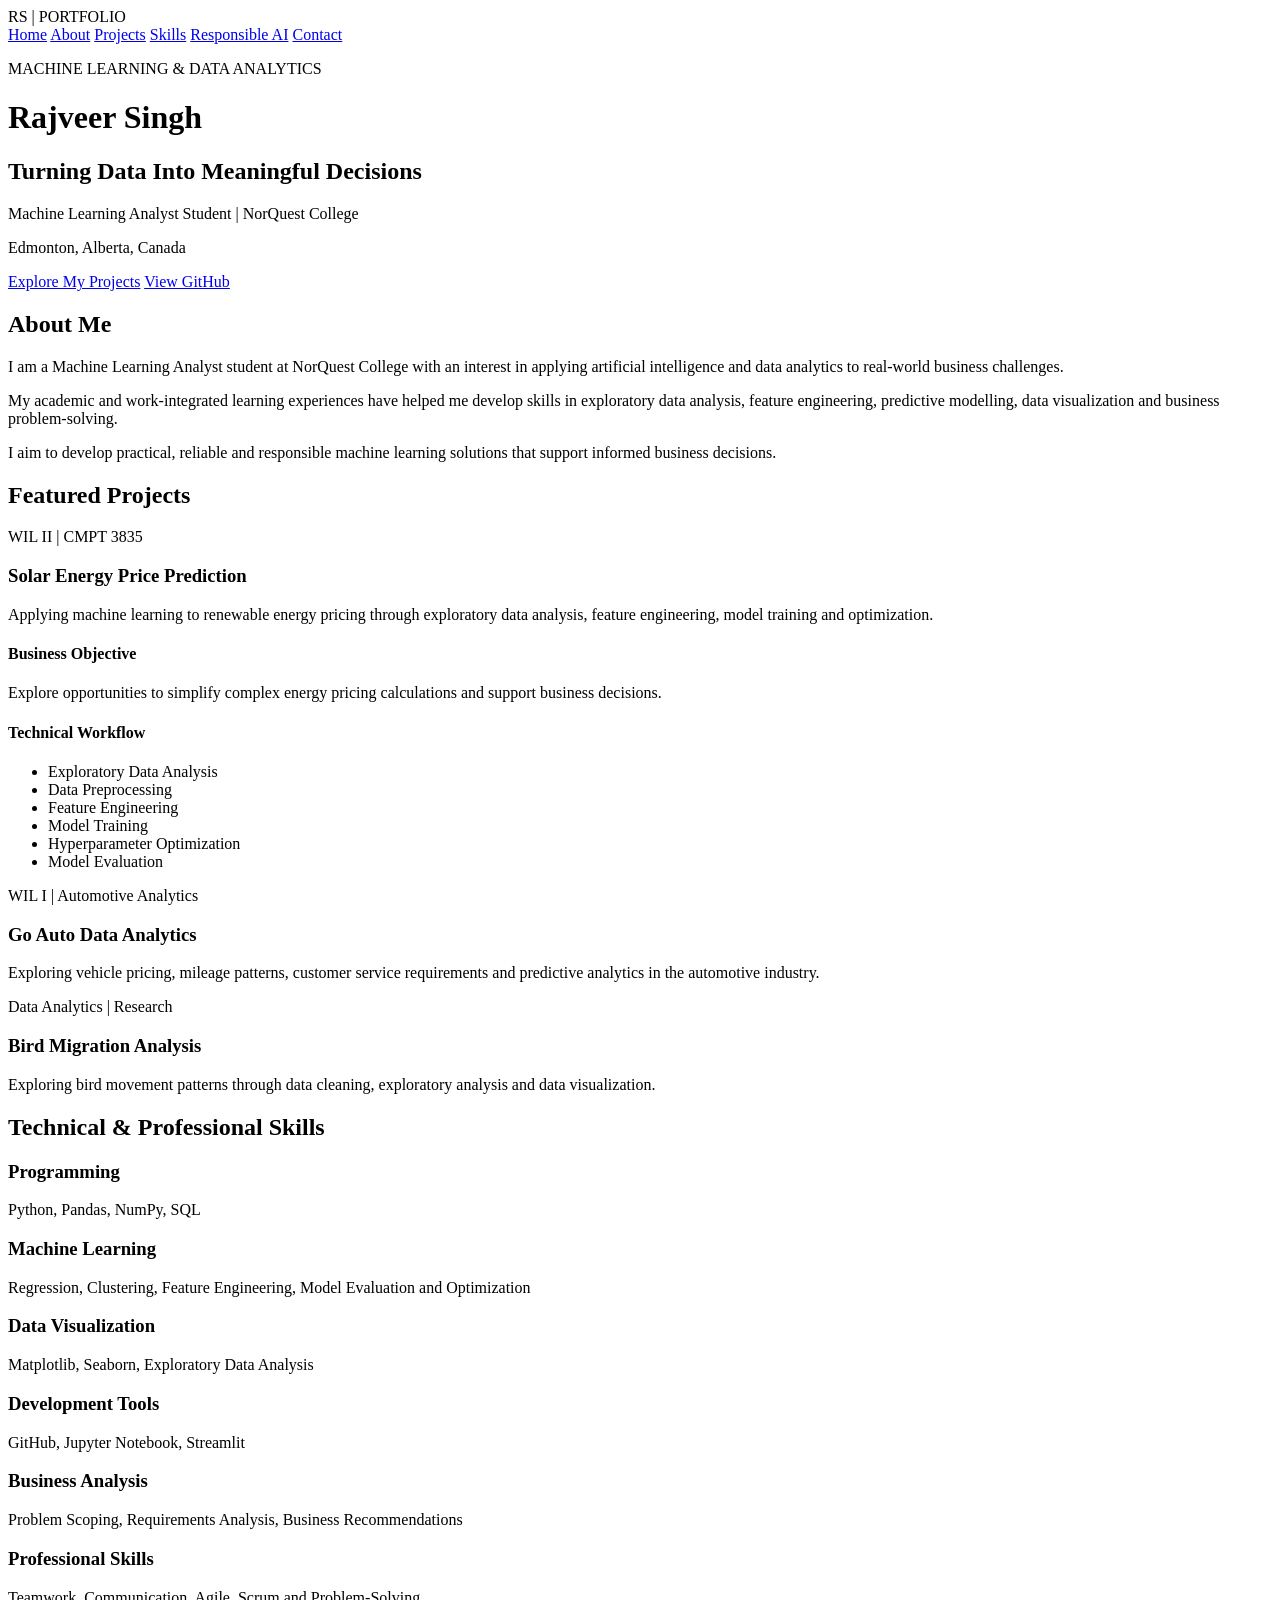
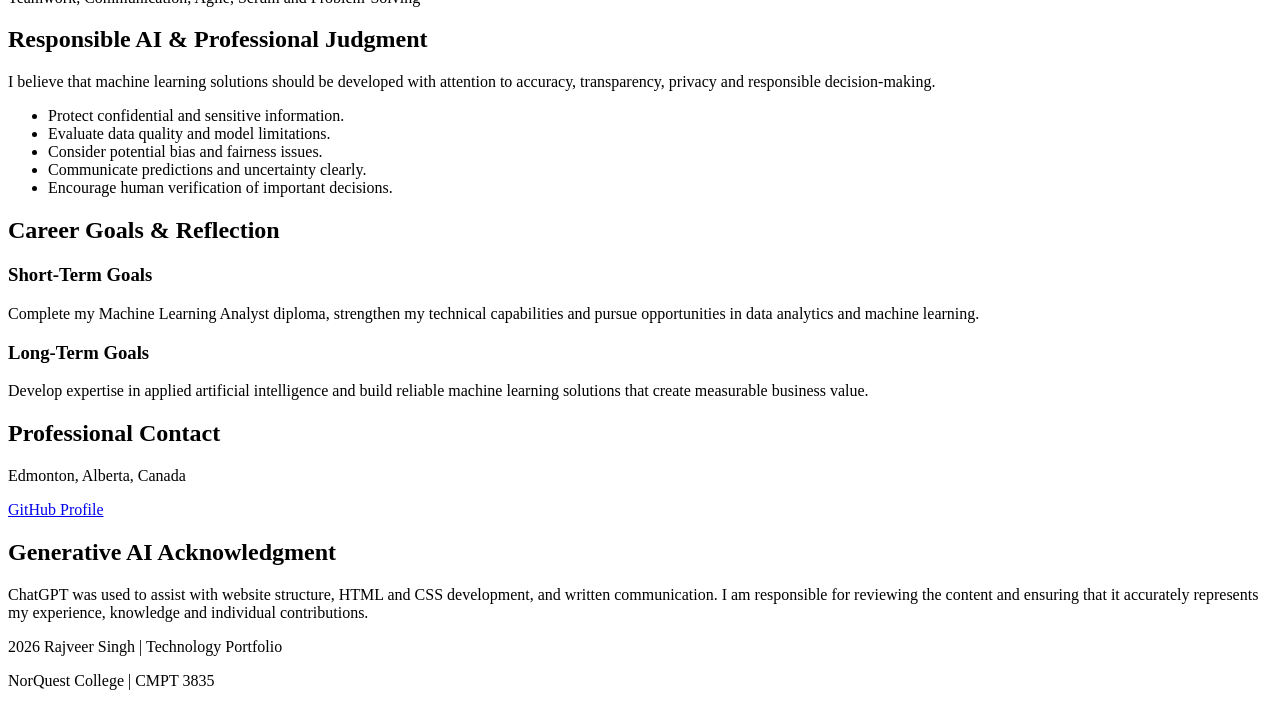
==== index.html @ 0fa3a606 "Create index.html" ====
<!DOCTYPE html>
<html lang="en">
<head>
    <meta charset="UTF-8">
    <meta name="viewport" content="width=device-width, initial-scale=1.0">
    <title>Rajveer Singh | Technology Portfolio</title>
    <link rel="stylesheet" href="style.css">
</head>

<body>

<nav>
    <div class="logo">RS | PORTFOLIO</div>
    <div class="nav-links">
        <a href="#home">Home</a>
        <a href="#about">About</a>
        <a href="#projects">Projects</a>
        <a href="#skills">Skills</a>
        <a href="#ethics">Responsible AI</a>
        <a href="#contact">Contact</a>
    </div>
</nav>

<header id="home">
    <p class="tag">MACHINE LEARNING & DATA ANALYTICS</p>
    <h1>Rajveer Singh</h1>
    <h2>Turning Data Into Meaningful Decisions</h2>
    <p>Machine Learning Analyst Student | NorQuest College</p>
    <p>Edmonton, Alberta, Canada</p>

    <a class="button" href="#projects">Explore My Projects</a>
    <a class="button secondary"
       href="https://github.com/Rajveer49218">
       View GitHub
    </a>
</header>

<main>

<section id="about">
    <h2>About Me</h2>
    <p>I am a Machine Learning Analyst student at NorQuest
    College with an interest in applying artificial intelligence
    and data analytics to real-world business challenges.</p>

    <p>My academic and work-integrated learning experiences
    have helped me develop skills in exploratory data analysis,
    feature engineering, predictive modelling, data visualization
    and business problem-solving.</p>

    <p>I aim to develop practical, reliable and responsible
    machine learning solutions that support informed
    business decisions.</p>
</section>

<section id="projects">
    <h2>Featured Projects</h2>

    <div class="project-grid">

        <article class="project-card">
            <span class="tag">WIL II | CMPT 3835</span>
            <h3>Solar Energy Price Prediction</h3>
            <p>Applying machine learning to renewable energy
            pricing through exploratory data analysis, feature
            engineering, model training and optimization.</p>

            <h4>Business Objective</h4>
            <p>Explore opportunities to simplify complex energy
            pricing calculations and support business decisions.</p>

            <h4>Technical Workflow</h4>
            <ul>
                <li>Exploratory Data Analysis</li>
                <li>Data Preprocessing</li>
                <li>Feature Engineering</li>
                <li>Model Training</li>
                <li>Hyperparameter Optimization</li>
                <li>Model Evaluation</li>
            </ul>
        </article>

        <article class="project-card">
            <span class="tag">WIL I | Automotive Analytics</span>
            <h3>Go Auto Data Analytics</h3>
            <p>Exploring vehicle pricing, mileage patterns,
            customer service requirements and predictive
            analytics in the automotive industry.</p>
        </article>

        <article class="project-card">
            <span class="tag">Data Analytics | Research</span>
            <h3>Bird Migration Analysis</h3>
            <p>Exploring bird movement patterns through
            data cleaning, exploratory analysis and
            data visualization.</p>
        </article>

    </div>
</section>

<section id="skills">
    <h2>Technical & Professional Skills</h2>

    <div class="project-grid">
        <article class="project-card">
            <h3>Programming</h3>
            <p>Python, Pandas, NumPy, SQL</p>
        </article>

        <article class="project-card">
            <h3>Machine Learning</h3>
            <p>Regression, Clustering, Feature Engineering,
            Model Evaluation and Optimization</p>
        </article>

        <article class="project-card">
            <h3>Data Visualization</h3>
            <p>Matplotlib, Seaborn, Exploratory Data Analysis</p>
        </article>

        <article class="project-card">
            <h3>Development Tools</h3>
            <p>GitHub, Jupyter Notebook, Streamlit</p>
        </article>

        <article class="project-card">
            <h3>Business Analysis</h3>
            <p>Problem Scoping, Requirements Analysis,
            Business Recommendations</p>
        </article>

        <article class="project-card">
            <h3>Professional Skills</h3>
            <p>Teamwork, Communication, Agile,
            Scrum and Problem-Solving</p>
        </article>
    </div>
</section>

<section id="ethics">
    <h2>Responsible AI & Professional Judgment</h2>
    <p>I believe that machine learning solutions should
    be developed with attention to accuracy, transparency,
    privacy and responsible decision-making.</p>

    <ul>
        <li>Protect confidential and sensitive information.</li>
        <li>Evaluate data quality and model limitations.</li>
        <li>Consider potential bias and fairness issues.</li>
        <li>Communicate predictions and uncertainty clearly.</li>
        <li>Encourage human verification of important decisions.</li>
    </ul>
</section>

<section id="career">
    <h2>Career Goals & Reflection</h2>

    <h3>Short-Term Goals</h3>
    <p>Complete my Machine Learning Analyst diploma,
    strengthen my technical capabilities and pursue
    opportunities in data analytics and machine learning.</p>

    <h3>Long-Term Goals</h3>
    <p>Develop expertise in applied artificial intelligence
    and build reliable machine learning solutions that
    create measurable business value.</p>
</section>

<section id="contact">
    <h2>Professional Contact</h2>
    <p>Edmonton, Alberta, Canada</p>

    <a class="button"
       href="https://github.com/Rajveer49218">
       GitHub Profile
    </a>
</section>

<section id="acknowledgment">
    <h2>Generative AI Acknowledgment</h2>
    <p>ChatGPT was used to assist with website structure,
    HTML and CSS development, and written communication.
    I am responsible for reviewing the content and ensuring
    that it accurately represents my experience,
    knowledge and individual contributions.</p>
</section>

</main>

<footer>
    <p>2026 Rajveer Singh | Technology Portfolio</p>
    <p>NorQuest College | CMPT 3835</p>
</footer>

</body>
</html>
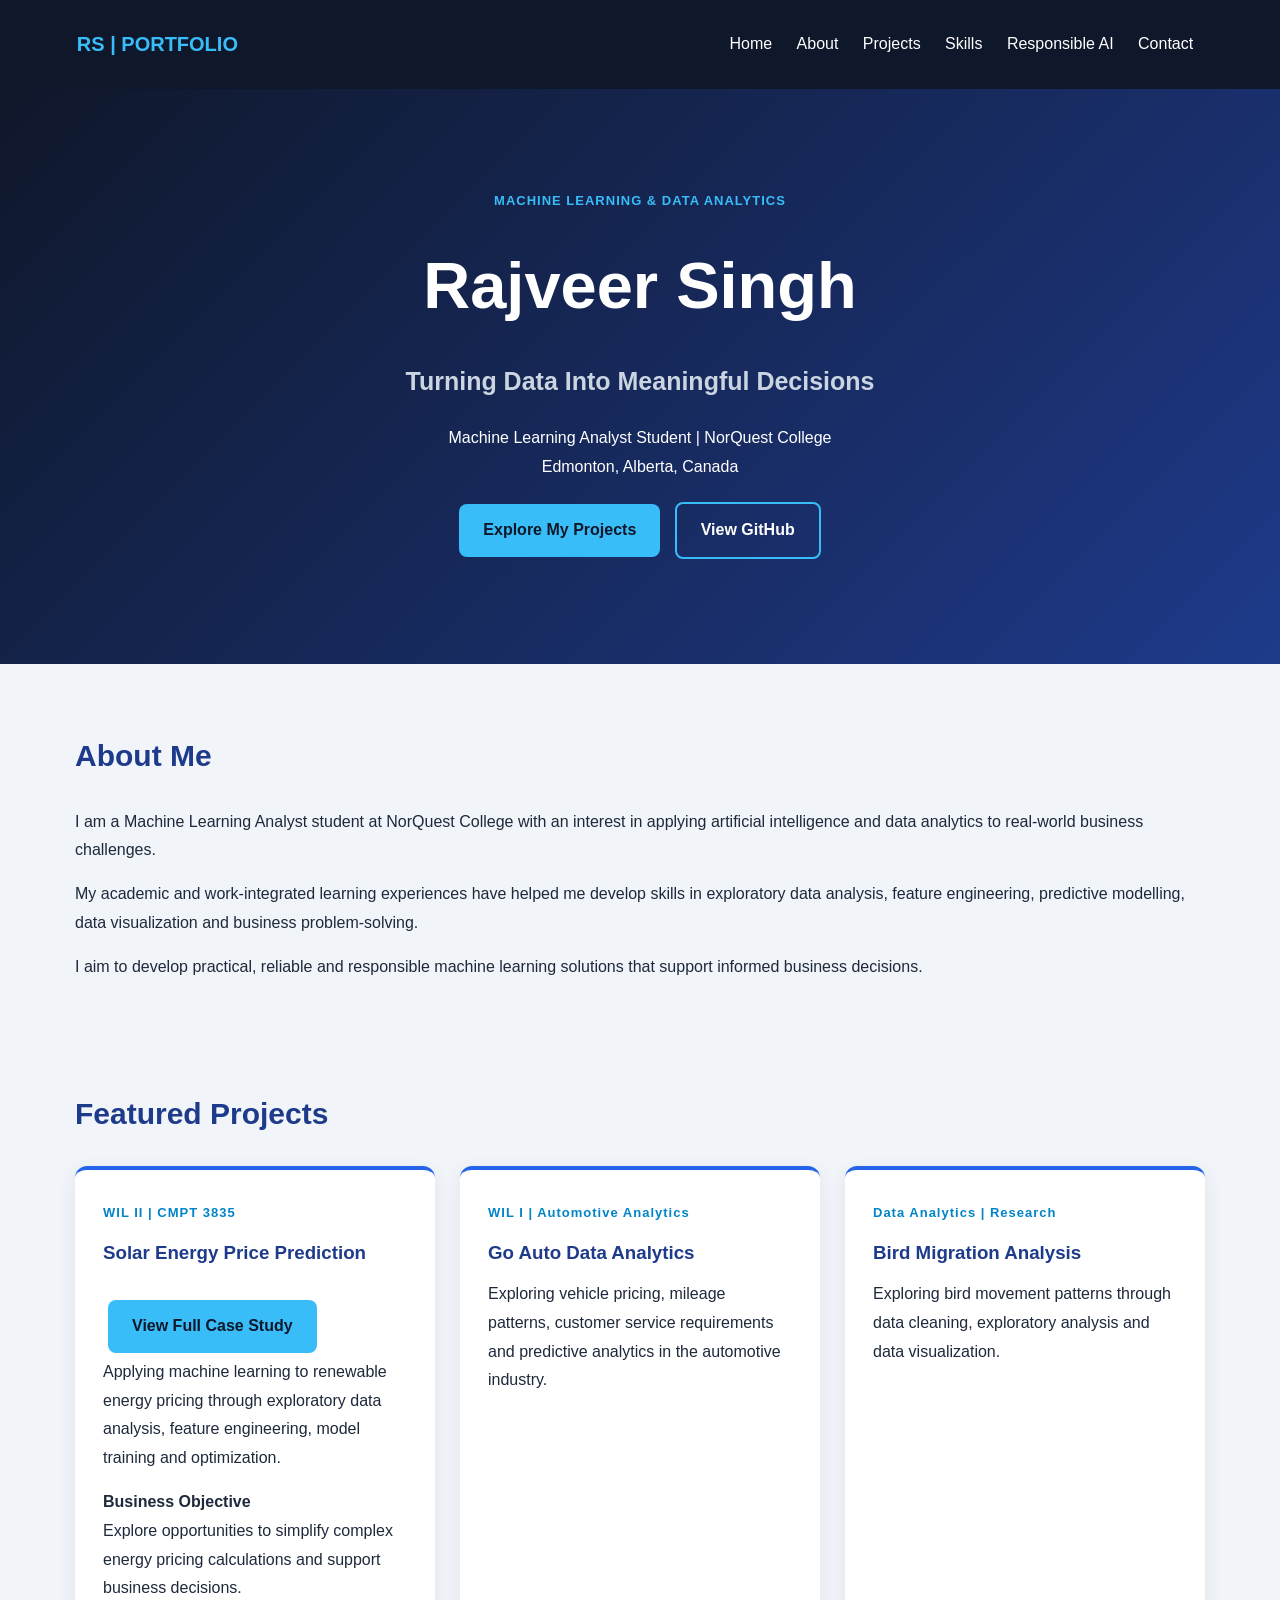
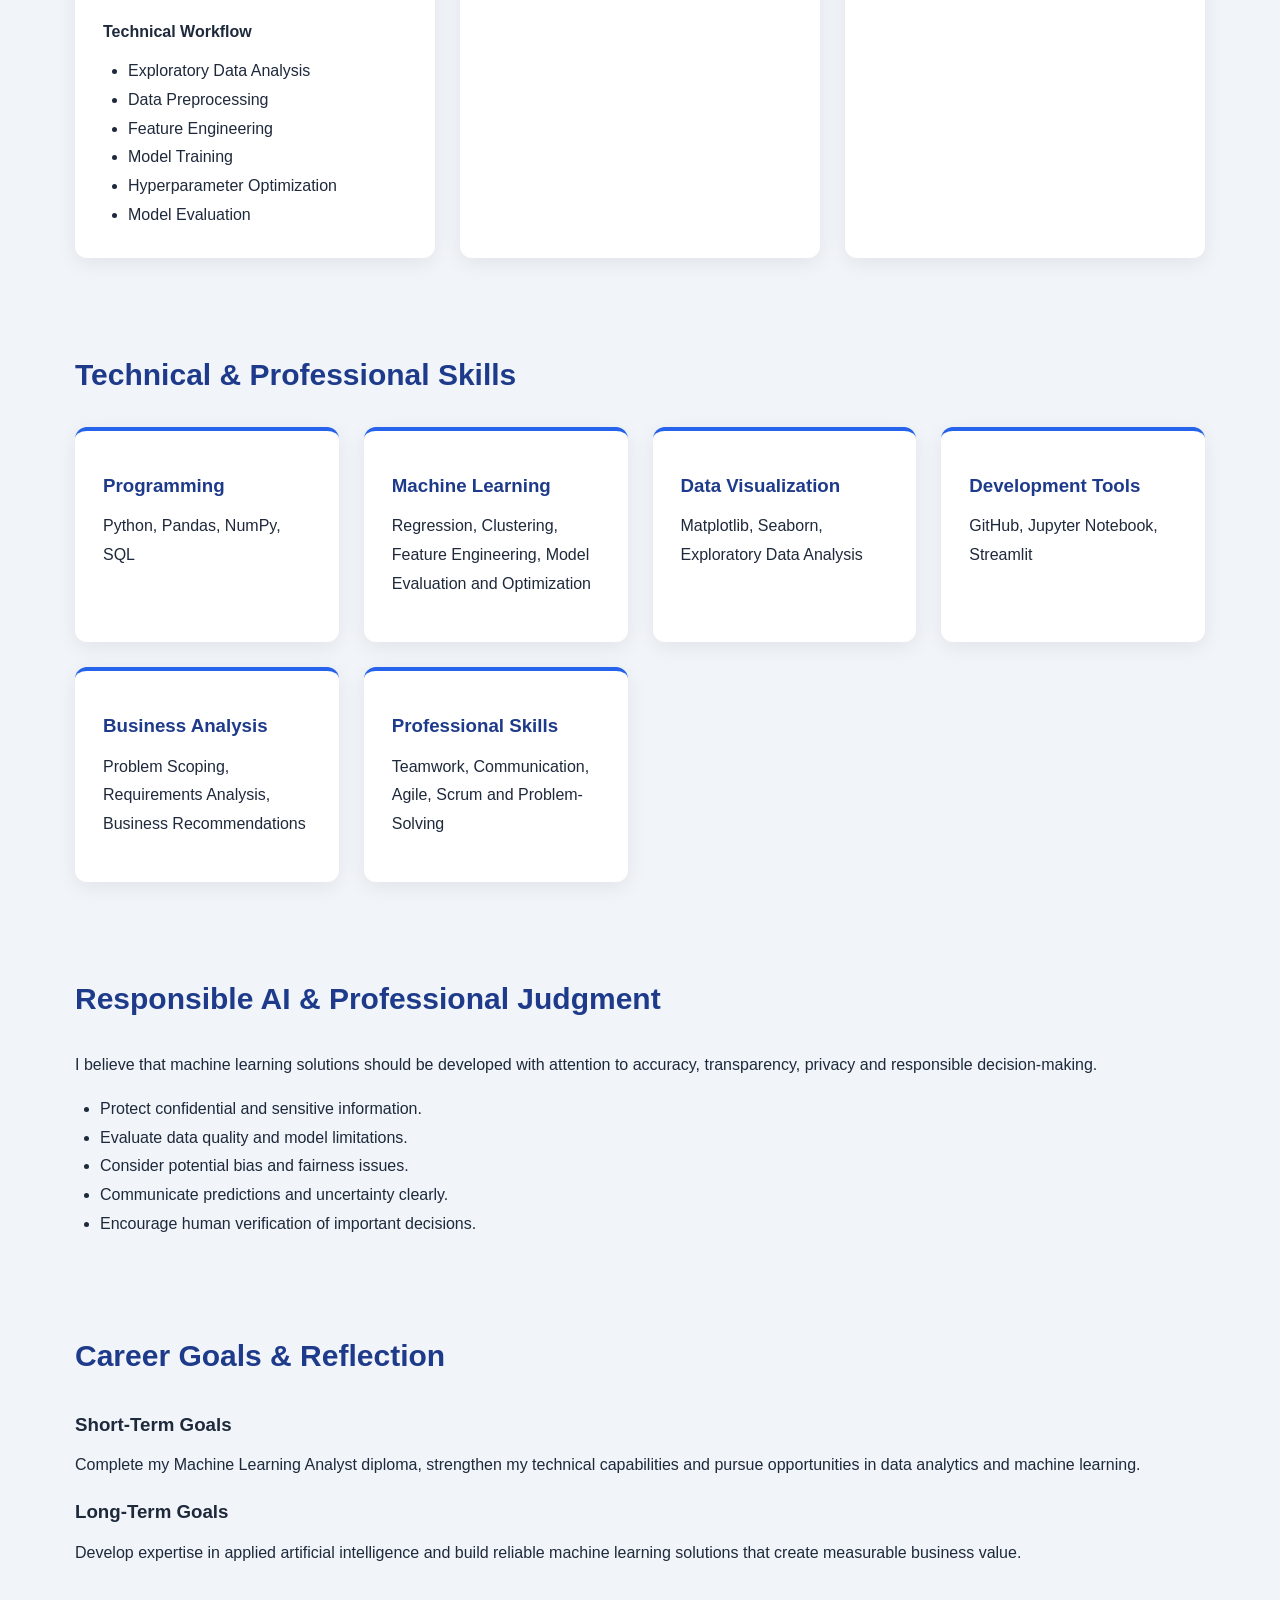
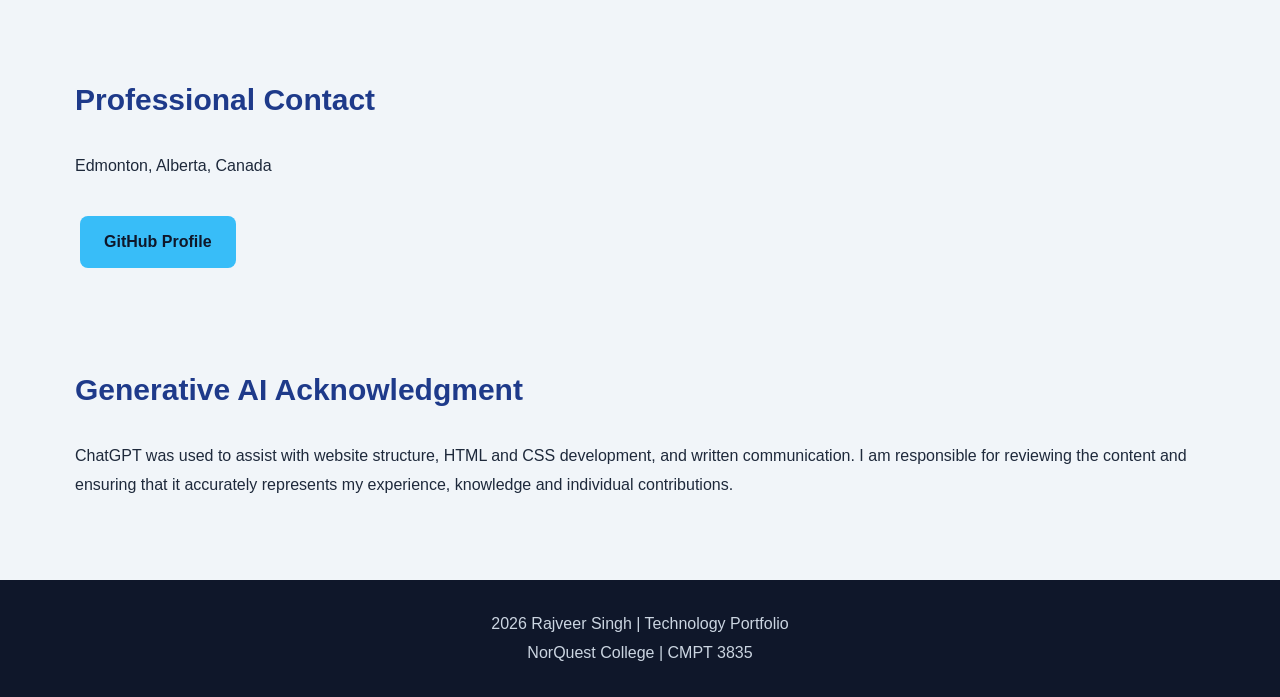
==== commit 37e5feef: "Update index.html" ====
--- a/index.html
+++ b/index.html
@@ -62,6 +62,9 @@
         <article class="project-card">
             <span class="tag">WIL II | CMPT 3835</span>
             <h3>Solar Energy Price Prediction</h3>
+            <a class="button" href="solar-energy.html">
+               View Full Case Study
+            </a>
             <p>Applying machine learning to renewable energy
             pricing through exploratory data analysis, feature
             engineering, model training and optimization.</p>
--- a/style.css
+++ b/style.css
@@ -0,0 +1,180 @@
+
+* {
+    margin: 0;
+    padding: 0;
+    box-sizing: border-box;
+}
+
+html {
+    scroll-behavior: smooth;
+}
+
+body {
+    font-family: Arial, sans-serif;
+    background: #f1f5f9;
+    color: #1e293b;
+    line-height: 1.8;
+}
+
+nav {
+    background: #0f172a;
+    color: white;
+    padding: 20px 6%;
+    display: flex;
+    justify-content: space-between;
+    align-items: center;
+    flex-wrap: wrap;
+    gap: 15px;
+}
+
+.logo {
+    font-size: 20px;
+    font-weight: bold;
+    color: #38bdf8;
+}
+
+.nav-links a {
+    color: white;
+    text-decoration: none;
+    margin: 10px;
+    display: inline-block;
+}
+
+.nav-links a:hover {
+    color: #38bdf8;
+}
+
+header {
+    background: linear-gradient(135deg, #0f172a, #1e3a8a);
+    color: white;
+    text-align: center;
+    padding: 100px 20px;
+}
+
+header h1 {
+    font-size: clamp(38px, 7vw, 65px);
+    margin: 15px 0;
+}
+
+header h2 {
+    font-size: 25px;
+    color: #cbd5e1;
+    margin-bottom: 20px;
+}
+
+.tag {
+    font-size: 13px;
+    font-weight: bold;
+    letter-spacing: 1px;
+    color: #0284c7;
+}
+
+header .tag {
+    color: #38bdf8;
+}
+
+.button {
+    display: inline-block;
+    background: #38bdf8;
+    color: #0f172a;
+    padding: 12px 24px;
+    margin: 20px 5px 5px;
+    text-decoration: none;
+    border-radius: 8px;
+    font-weight: bold;
+}
+
+.button.secondary {
+    background: transparent;
+    border: 2px solid #38bdf8;
+    color: white;
+}
+
+main {
+    max-width: 1200px;
+    margin: auto;
+    padding: 20px;
+}
+
+section {
+    padding: 45px 15px;
+}
+
+section h2 {
+    font-size: 30px;
+    color: #1e3a8a;
+    margin-bottom: 25px;
+}
+
+section h3 {
+    margin-bottom: 10px;
+}
+
+section p {
+    margin-bottom: 15px;
+}
+
+.project-grid {
+    display: grid;
+    grid-template-columns:
+        repeat(auto-fit, minmax(260px, 1fr));
+    gap: 25px;
+}
+
+.project-card {
+    background: white;
+    padding: 28px;
+    border-radius: 12px;
+    border-top: 4px solid #2563eb;
+    box-shadow: 0 5px 20px rgba(0,0,0,0.07);
+    transition: transform 0.3s;
+}
+
+.project-card:hover {
+    transform: translateY(-5px);
+}
+
+.project-card h3 {
+    color: #1e3a8a;
+    margin-top: 10px;
+}
+
+.project-card h4 {
+    margin-top: 15px;
+}
+
+ul {
+    padding-left: 25px;
+    margin-top: 10px;
+}
+
+img {
+    max-width: 100%;
+    border-radius: 10px;
+}
+
+footer {
+    background: #0f172a;
+    color: #cbd5e1;
+    text-align: center;
+    padding: 30px;
+}
+
+@media (max-width: 600px) {
+    nav {
+        justify-content: center;
+        text-align: center;
+    }
+
+    header {
+        padding: 65px 15px;
+    }
+
+    section {
+        padding: 30px 5px;
+    }
+
+    .project-grid {
+        grid-template-columns: 1fr;
+    }
+}
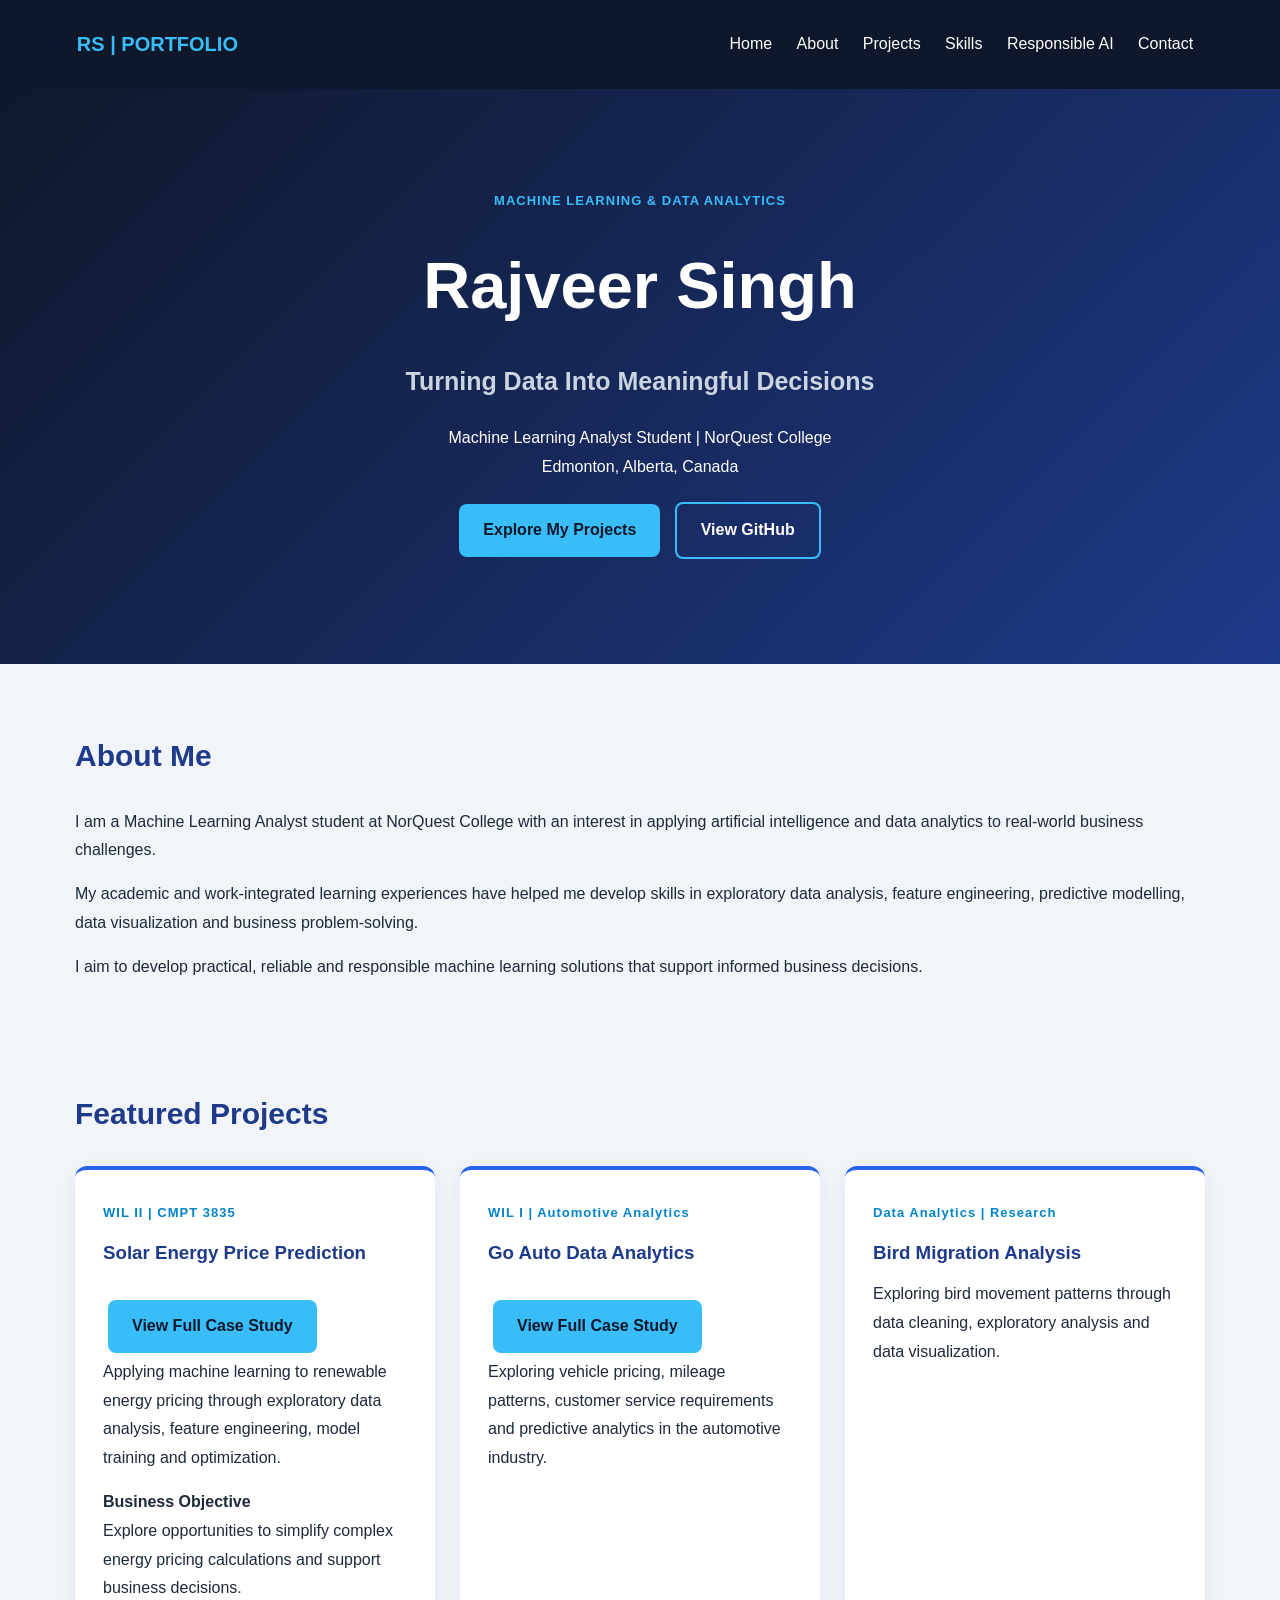
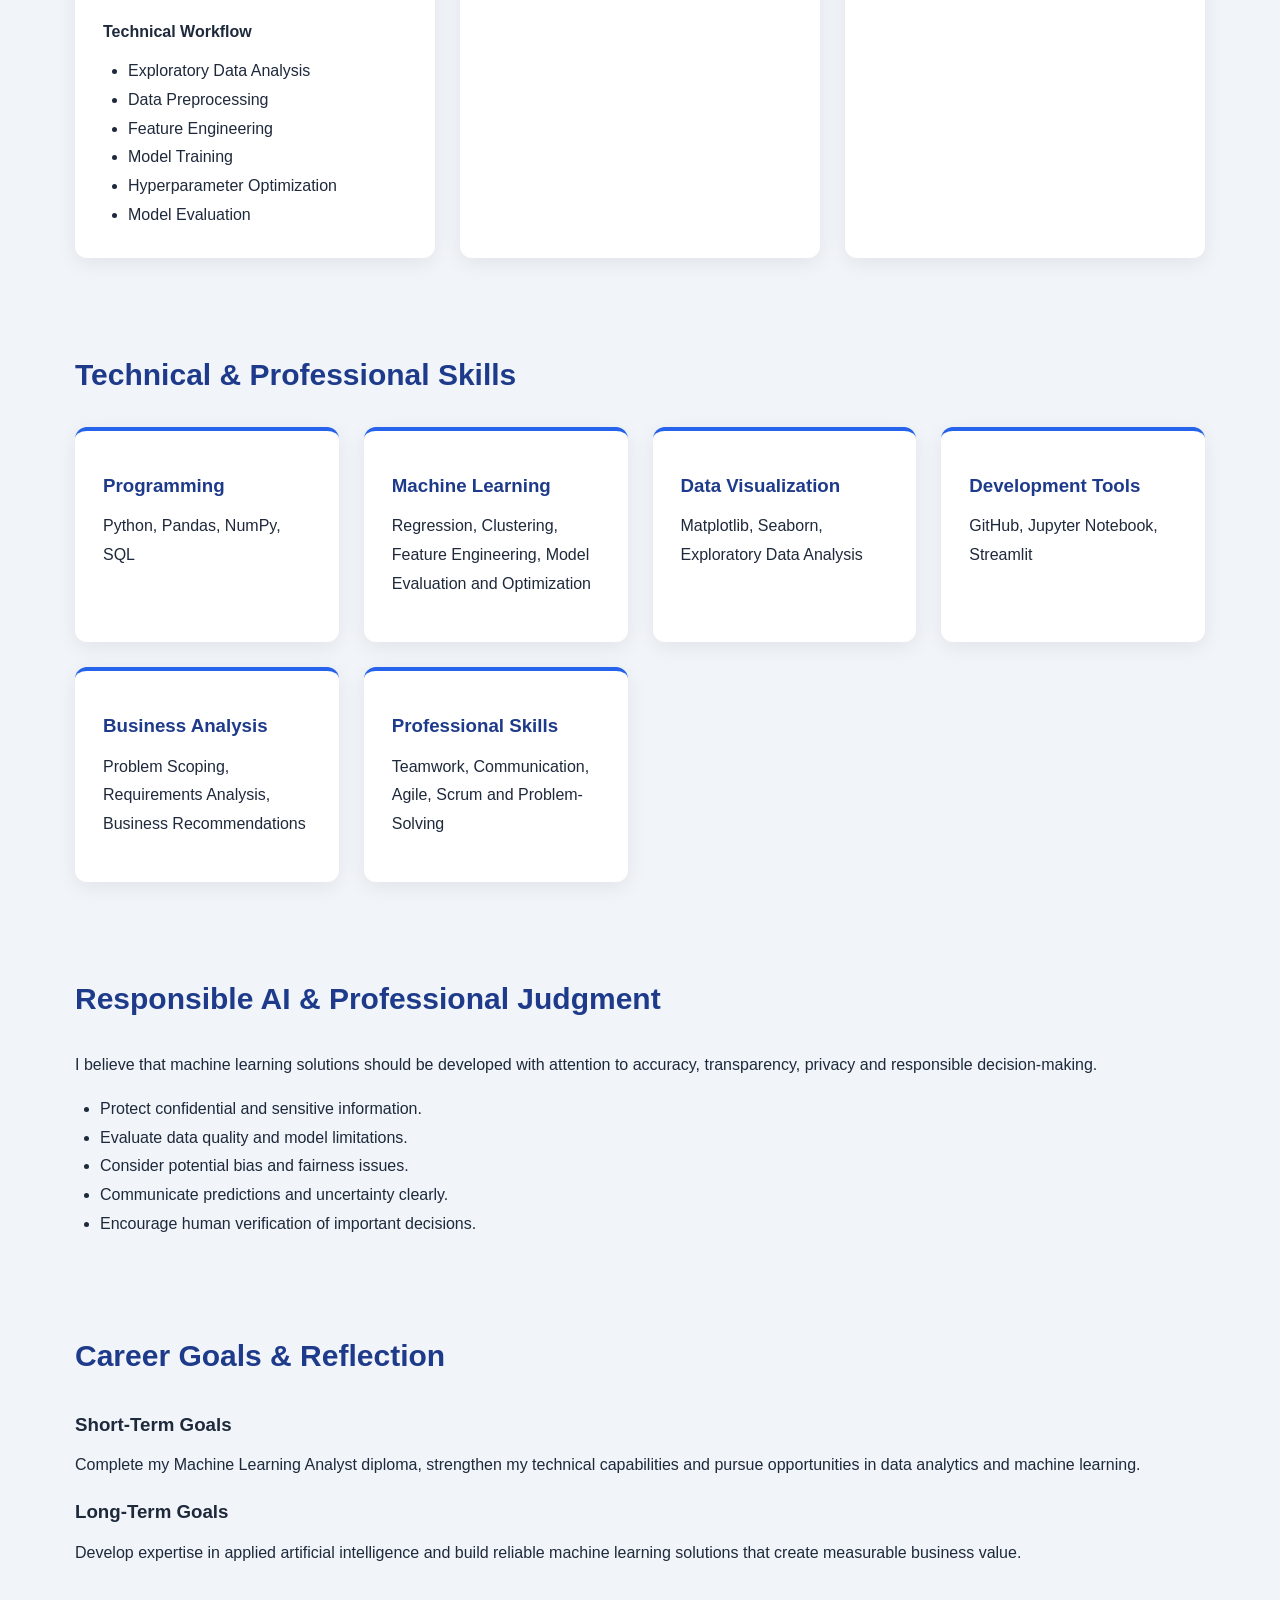
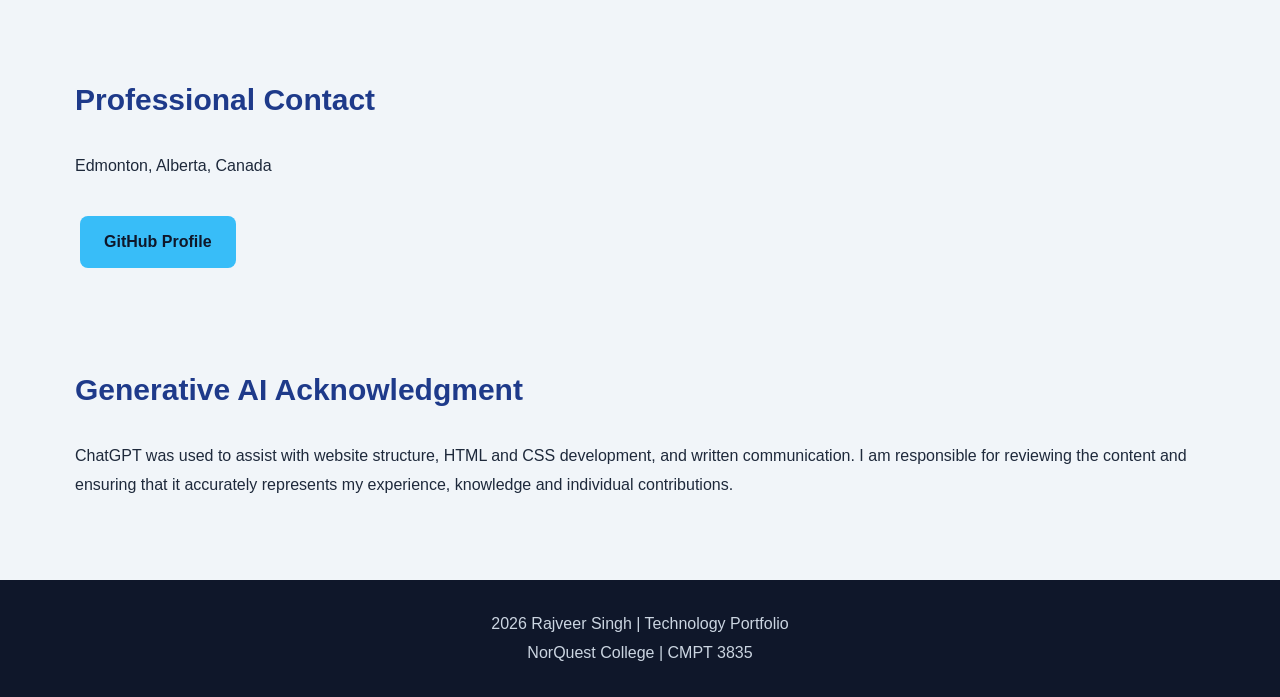
==== commit b4646bdb: "Update index.html" ====
--- a/index.html
+++ b/index.html
@@ -87,6 +87,9 @@
         <article class="project-card">
             <span class="tag">WIL I | Automotive Analytics</span>
             <h3>Go Auto Data Analytics</h3>
+            <a class="button" href="go-auto.html">
+               View Full Case Study
+            </a>
             <p>Exploring vehicle pricing, mileage patterns,
             customer service requirements and predictive
             analytics in the automotive industry.</p>
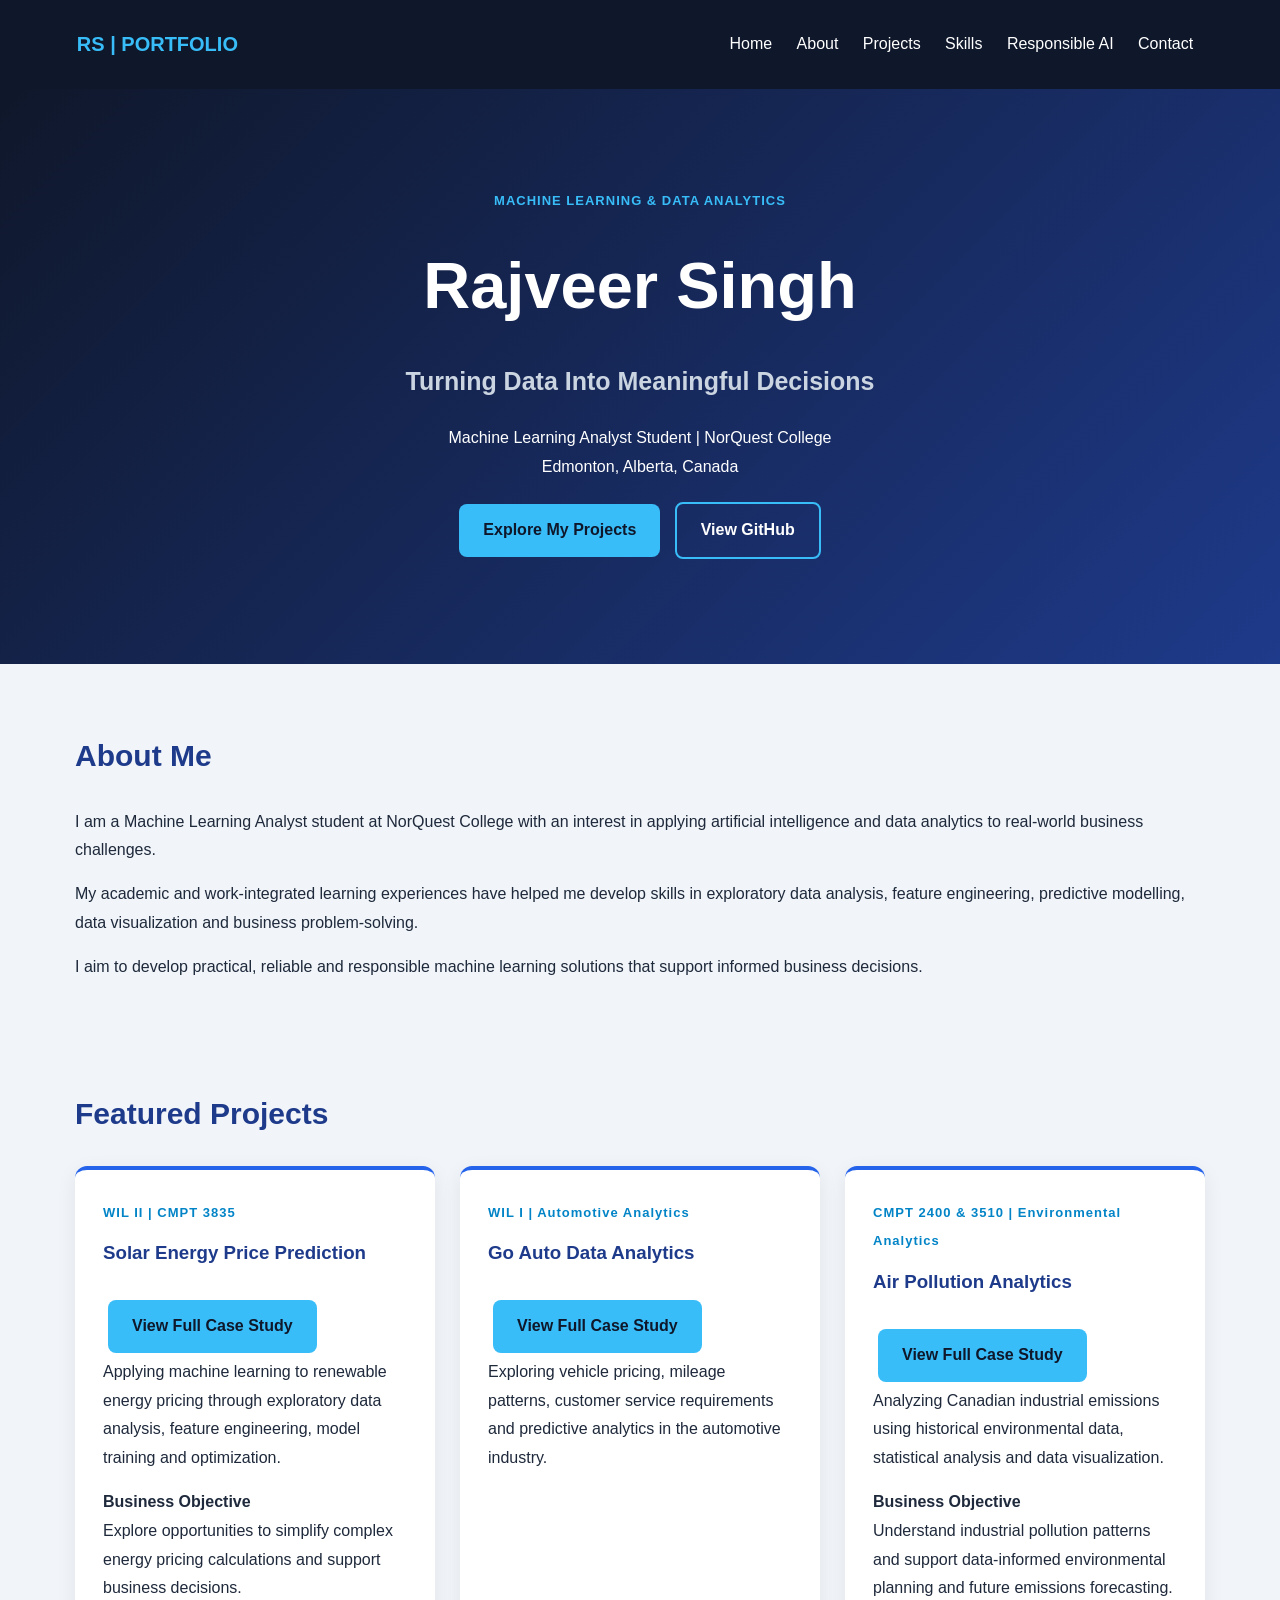
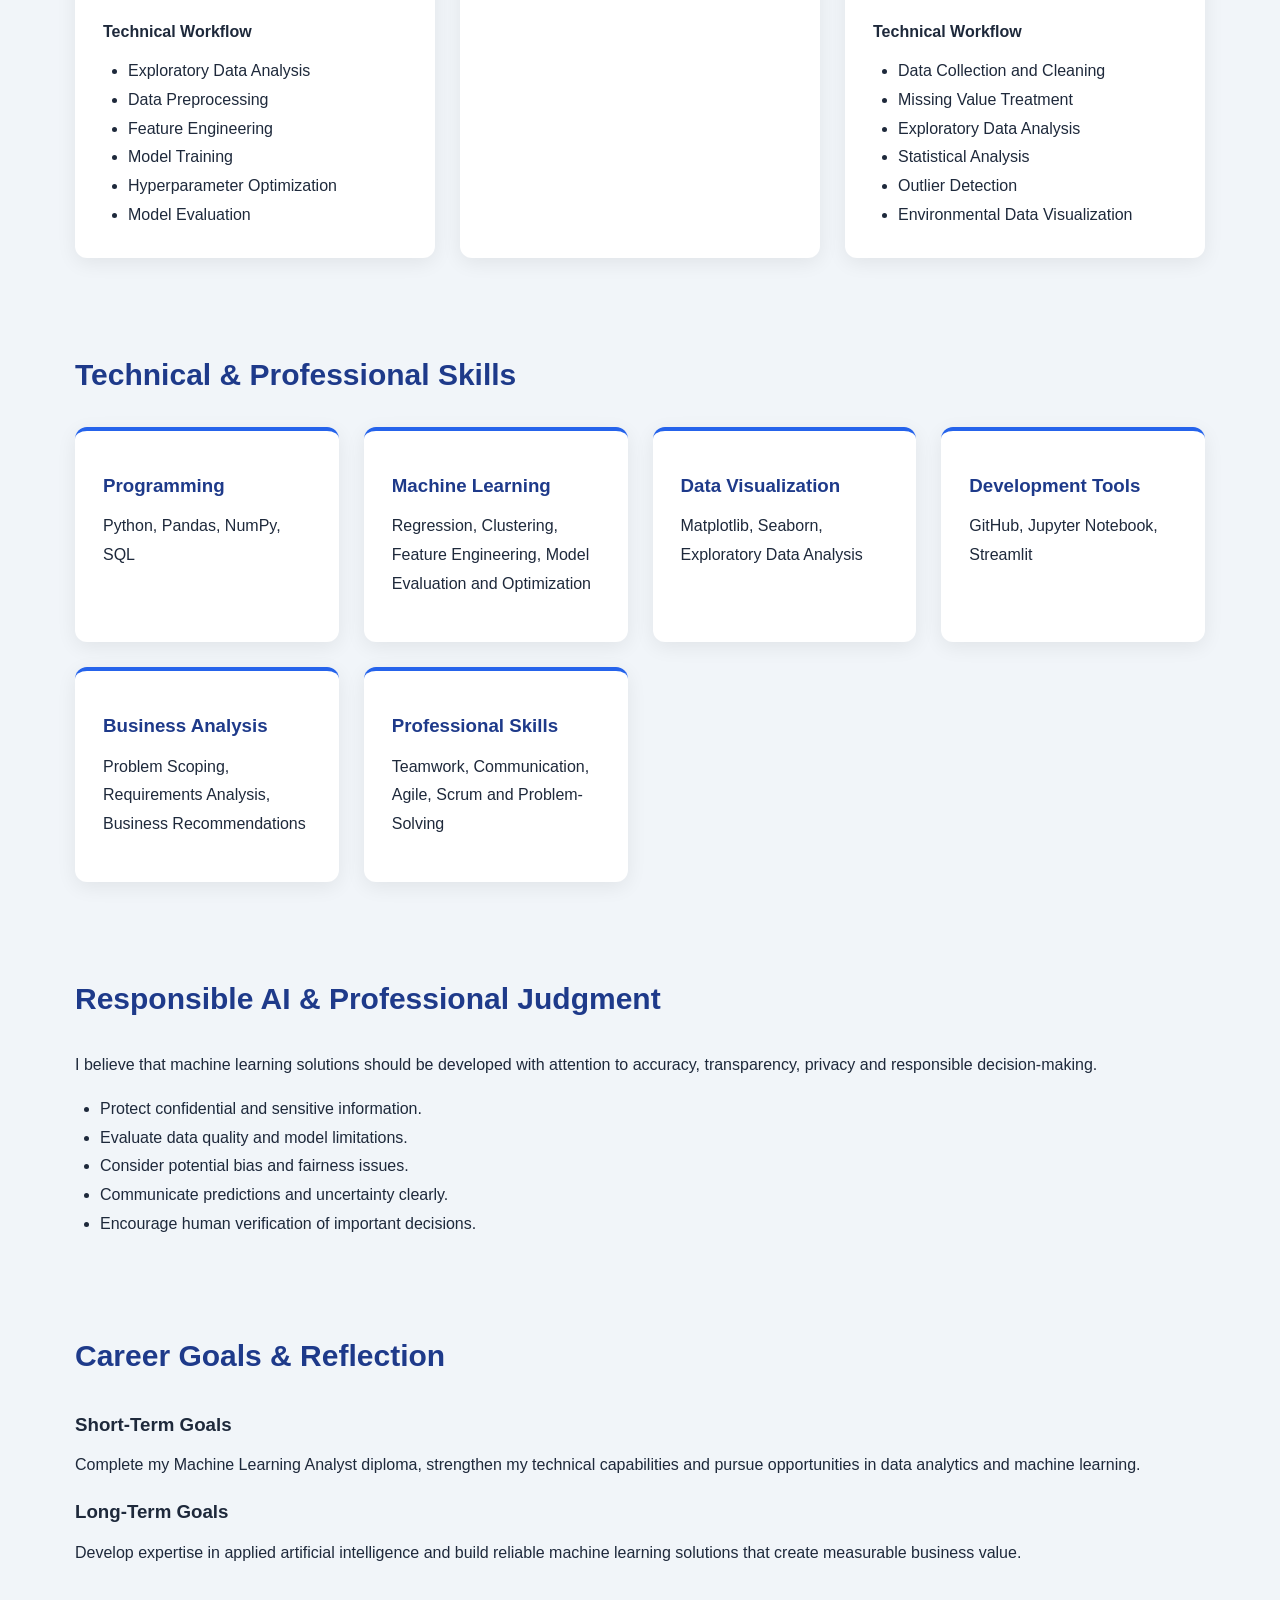
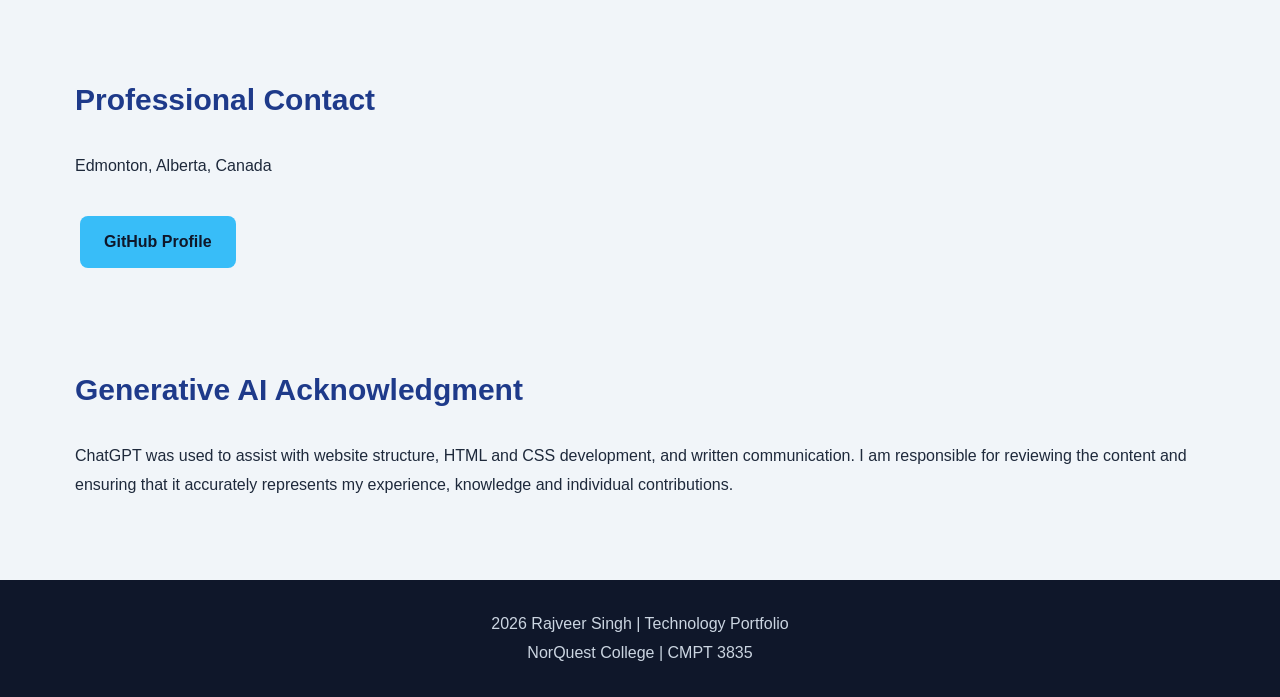
==== commit 1473d0fe: "Update index.html" ====
--- a/index.html
+++ b/index.html
@@ -95,13 +95,38 @@
             analytics in the automotive industry.</p>
         </article>
 
-        <article class="project-card">
-            <span class="tag">Data Analytics | Research</span>
-            <h3>Bird Migration Analysis</h3>
-            <p>Exploring bird movement patterns through
-            data cleaning, exploratory analysis and
-            data visualization.</p>
-        </article>
+        
+<article class="project-card">
+    <span class="tag">CMPT 2400 &amp; 3510 | Environmental Analytics</span>
+
+    <h3>Air Pollution Analytics</h3>
+
+    <a class="button" href="air-pollution.html">
+        View Full Case Study
+    </a>
+
+    <p>Analyzing Canadian industrial emissions using
+    historical environmental data, statistical analysis
+    and data visualization.</p>
+
+    <h4>Business Objective</h4>
+
+    <p>Understand industrial pollution patterns and
+    support data-informed environmental planning
+    and future emissions forecasting.</p>
+
+    <h4>Technical Workflow</h4>
+
+    <ul>
+        <li>Data Collection and Cleaning</li>
+        <li>Missing Value Treatment</li>
+        <li>Exploratory Data Analysis</li>
+        <li>Statistical Analysis</li>
+        <li>Outlier Detection</li>
+        <li>Environmental Data Visualization</li>
+    </ul>
+</article>
+
 
     </div>
 </section>
